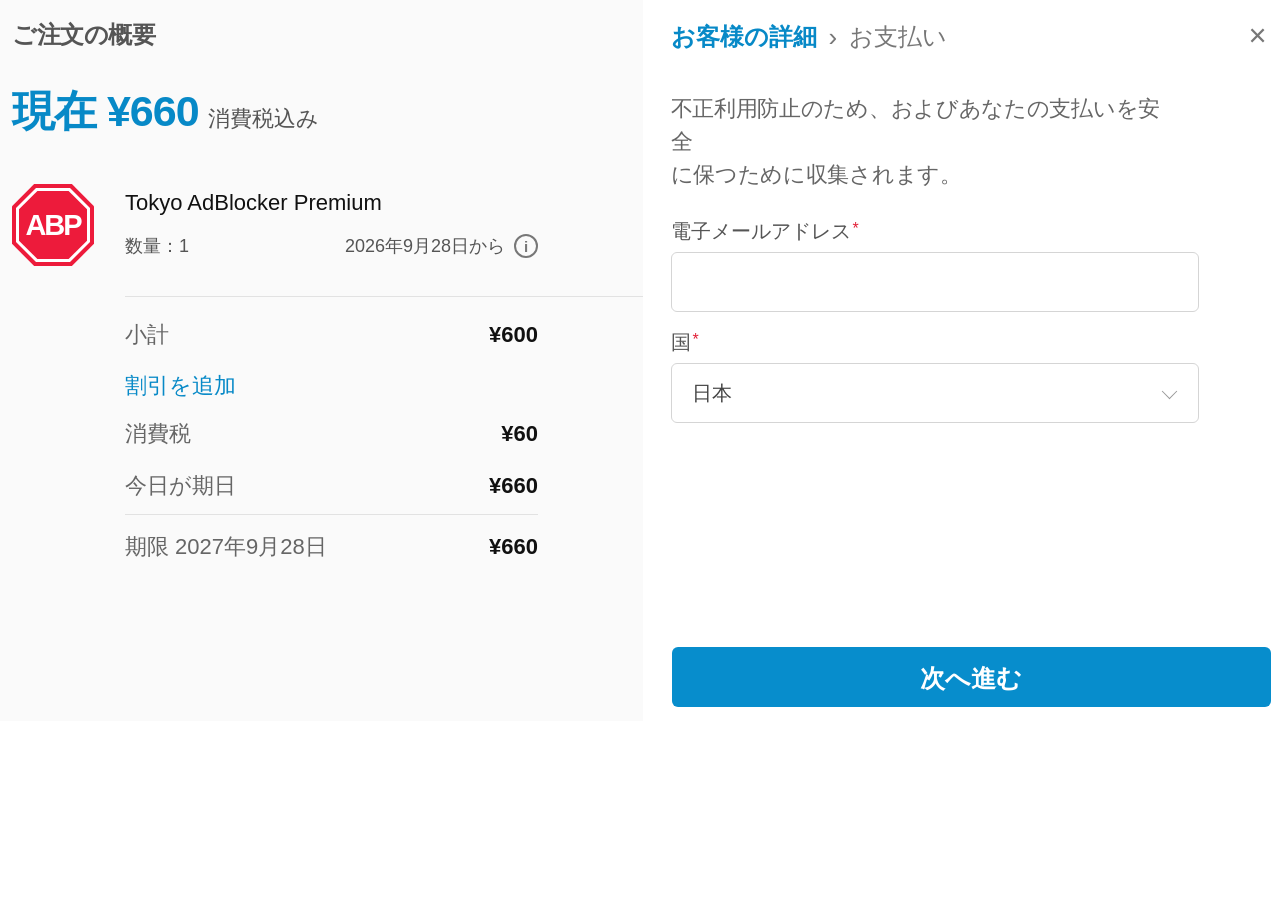
==== pay.html @ 3542bdde "Create pay.html" ====
<!-- index.html -->
<!DOCTYPE html>
<html lang="ja">
<head>
  <meta charset="UTF-8">
  <meta name="viewport" content="width=device-width, initial-scale=1.0">
  <title>注文概要</title>
  <style>
    * {
      box-sizing: border-box;
    }

    html,
    body {
      margin: 0;
      min-height: 100%;
      font-family:
        -apple-system,
        BlinkMacSystemFont,
        "Helvetica Neue",
        "Yu Gothic",
        "Hiragino Kaku Gothic ProN",
        "Meiryo",
        Arial,
        sans-serif;
      color: #555;
      background: #fff;
    }

    body {
      min-height: 721px;
    }

    .checkout {
      display: flex;
      width: 100%;
      min-height: 721px;
      background: #fff;
    }

    /* =========================
       Left: Order summary
       ========================= */

    .order-summary {
      width: 50.2%;
      min-height: 721px;
      padding: 23px 30px 40px 12px;
      background: #fafafa;
    }

    .summary-inner {
      width: 100%;
      max-width: 526px;
    }

    .summary-title {
      margin: 0 0 43px;
      font-size: 24px;
      line-height: 1;
      font-weight: 700;
      color: #555;
      letter-spacing: -0.5px;
    }

    .current-price {
      display: flex;
      align-items: baseline;
      margin-bottom: 51px;
      color: #0789c7;
    }

    .current-price .price {
      font-size: 43px;
      line-height: 1;
      font-weight: 700;
      letter-spacing: -1px;
    }

    .current-price .tax-label {
      margin-left: 9px;
      font-size: 22px;
      line-height: 1;
      color: #555;
      font-weight: 400;
    }

    .product {
      display: flex;
      align-items: center;
      min-height: 76px;
      margin-bottom: 30px;
    }

    .abp-icon {
      position: relative;
      flex: 0 0 82px;
      width: 82px;
      height: 82px;
      margin-right: 31px;
      background: #ed1b3b;
      clip-path: polygon(
        27% 0,
        73% 0,
        100% 27%,
        100% 73%,
        73% 100%,
        27% 100%,
        0 73%,
        0 27%
      );
      border: 0;
    }

    .abp-icon::before {
      content: "";
      position: absolute;
      inset: 4px;
      background: #fff;
      clip-path: polygon(
        27% 0,
        73% 0,
        100% 27%,
        100% 73%,
        73% 100%,
        27% 100%,
        0 73%,
        0 27%
      );
      z-index: 0;
    }

    .abp-icon::after {
      content: "ABP";
      position: absolute;
      inset: 7px;
      display: flex;
      align-items: center;
      justify-content: center;
      background: #ed1b3b;
      color: #fff;
      font-size: 29px;
      line-height: 1;
      font-weight: 800;
      letter-spacing: -2px;
      clip-path: polygon(
        27% 0,
        73% 0,
        100% 27%,
        100% 73%,
        73% 100%,
        27% 100%,
        0 73%,
        0 27%
      );
      z-index: 1;
    }

    .product-info {
      flex: 1;
      min-width: 0;
    }

    .product-name {
      margin: 0 0 20px;
      color: #111;
      font-size: 22px;
      line-height: 1;
      font-weight: 400;
      white-space: nowrap;
    }

    .product-meta {
      display: flex;
      align-items: center;
      justify-content: space-between;
      gap: 20px;
      font-size: 18px;
      line-height: 1;
      color: #555;
    }

    .quantity {
      white-space: nowrap;
    }

    .start-date {
      display: flex;
      align-items: center;
      gap: 9px;
      white-space: nowrap;
    }

    .info-icon {
      display: inline-flex;
      align-items: center;
      justify-content: center;
      width: 24px;
      height: 24px;
      border: 2px solid #777;
      border-radius: 50%;
      color: #777;
      font-size: 15px;
      font-weight: 700;
      line-height: 1;
    }

    .summary-divider {
      width: calc(100% - 1px);
      height: 1px;
      margin: 0 0 14px 113px;
      background: #e2e2e2;
    }

    .summary-row {
      display: flex;
      align-items: center;
      justify-content: space-between;
      min-height: 48px;
      padding-left: 113px;
      padding-right: 0;
      font-size: 22px;
      line-height: 1;
    }

    .summary-row .label {
      color: #666;
    }

    .summary-row .value {
      color: #111;
      font-weight: 700;
      white-space: nowrap;
    }

    .discount {
      display: block;
      margin: 16px 0 13px 113px;
      color: #0789c7;
      font-size: 22px;
      line-height: 1;
      text-decoration: none;
    }

    .tax-row {
      margin-top: 3px;
    }

    .due-today {
      margin-top: 4px;
    }

    .bottom-divider {
      width: calc(100% - 113px);
      height: 1px;
      margin: 4px 0 8px 113px;
      background: #e2e2e2;
    }

    /* =========================
       Right: Customer/payment
       ========================= */

    .payment-panel {
      position: relative;
      width: 49.8%;
      min-height: 721px;
      padding: 24px 9px 14px 28px;
      background: #fff;
    }

    .payment-inner {
      position: relative;
      width: 100%;
      height: 100%;
      min-height: 680px;
    }

    .panel-header {
      display: flex;
      align-items: center;
      margin-bottom: 42px;
      font-size: 24px;
      line-height: 1;
      white-space: nowrap;
    }

    .panel-header .active {
      color: #0789c7;
      font-weight: 700;
    }

    .panel-header .arrow {
      margin: 0 12px;
      color: #777;
      font-size: 26px;
      font-weight: 300;
    }

    .panel-header .inactive {
      color: #777;
      font-weight: 400;
    }

    .close-button {
      position: absolute;
      top: -1px;
      right: 1px;
      width: 25px;
      height: 25px;
      padding: 0;
      border: 0;
      background: transparent;
      color: #777;
      font-size: 31px;
      line-height: 20px;
      font-weight: 300;
      cursor: pointer;
    }

    .security-message {
      width: 100%;
      max-width: 510px;
      margin-bottom: 30px;
      color: #666;
      font-size: 22px;
      line-height: 1.5;
      letter-spacing: -0.3px;
    }

    .field {
      width: 100%;
      max-width: 528px;
      margin-bottom: 20px;
    }

    .field-label {
      display: block;
      margin-bottom: 11px;
      color: #555;
      font-size: 20px;
      line-height: 1;
      font-weight: 400;
    }

    .required {
      margin-left: 2px;
      color: #e21e35;
      font-size: 16px;
      vertical-align: top;
    }

    .input,
    .select {
      width: 100%;
      height: 60px;
      border: 1px solid #d5d5d5;
      border-radius: 6px;
      background: #fff;
      color: #444;
      font-family: inherit;
      font-size: 20px;
      outline: none;
    }

    .input {
      padding: 0 17px;
    }

    .input:focus,
    .select:focus {
      border-color: #0789c7;
      box-shadow: 0 0 0 1px #0789c7;
    }

    .select-wrapper {
      position: relative;
    }

    .select {
      appearance: none;
      -webkit-appearance: none;
      padding: 0 48px 0 20px;
      cursor: pointer;
    }

    .select-arrow {
      position: absolute;
      top: 50%;
      right: 24px;
      width: 11px;
      height: 11px;
      border-right: 1.5px solid #999;
      border-bottom: 1.5px solid #999;
      transform: translateY(-65%) rotate(45deg);
      pointer-events: none;
    }

    .next-button {
      position: absolute;
      left: 1px;
      right: 0;
      bottom: 0;
      width: calc(100% - 1px);
      height: 60px;
      border: 0;
      border-radius: 6px;
      background: #078dcc;
      color: #fff;
      font-family: inherit;
      font-size: 25px;
      line-height: 60px;
      font-weight: 700;
      text-align: center;
      cursor: pointer;
    }

    .next-button:hover {
      background: #087fb6;
    }

    .next-button:active {
      transform: translateY(1px);
    }

    /* =========================
       Responsive
       ========================= */

    @media (max-width: 800px) {
      body {
        min-height: 100vh;
      }

      .checkout {
        flex-direction: column;
      }

      .order-summary,
      .payment-panel {
        width: 100%;
        min-height: auto;
      }

      .order-summary {
        padding: 25px 24px 35px;
      }

      .payment-panel {
        min-height: 620px;
        padding: 25px 24px 25px;
      }

      .summary-divider {
        margin-left: 0;
        width: 100%;
      }

      .summary-row {
        padding-left: 0;
      }

      .discount {
        margin-left: 0;
      }

      .bottom-divider {
        margin-left: 0;
        width: 100%;
      }

      .next-button {
        left: 0;
        width: 100%;
      }

      .product-meta {
        flex-wrap: wrap;
      }
    }

    @media (max-width: 500px) {
      .current-price .price {
        font-size: 36px;
      }

      .current-price .tax-label {
        font-size: 18px;
      }

      .product {
        align-items: flex-start;
      }

      .abp-icon {
        flex-basis: 65px;
        width: 65px;
        height: 65px;
        margin-right: 18px;
      }

      .abp-icon::before {
        inset: 3px;
      }

      .abp-icon::after {
        inset: 5px;
        font-size: 22px;
      }

      .product-name {
        font-size: 18px;
      }

      .product-meta {
        font-size: 15px;
      }

      .summary-row,
      .discount {
        font-size: 18px;
      }

      .panel-header {
        font-size: 20px;
      }

      .security-message {
        font-size: 18px;
      }
    }
  </style>
</head>

<body>
  <main class="checkout">

    <section class="order-summary" aria-label="注文概要">
      <div class="summary-inner">
        <h1 class="summary-title">ご注文の概要</h1>

        <div class="current-price">
          <span class="price">現在 ¥660</span>
          <span class="tax-label">消費税込み</span>
        </div>

        <div class="product">
          <div class="abp-icon" aria-label="Adblock Plus"></div>

          <div class="product-info">
            <p class="product-name">Tokyo AdBlocker Premium</p>

            <div class="product-meta">
              <span class="quantity">数量：1</span>

              <span class="start-date">
                <span>2026年9月28日から</span>
                <span class="info-icon">i</span>
              </span>
            </div>
          </div>
        </div>

        <div class="summary-divider"></div>

        <div class="summary-row">
          <span class="label">小計</span>
          <span class="value">¥600</span>
        </div>

        <a class="discount" href="#">割引を追加</a>

        <div class="summary-row tax-row">
          <span class="label">消費税</span>
          <span class="value">¥60</span>
        </div>

        <div class="summary-row due-today">
          <span class="label">今日が期日</span>
          <span class="value">¥660</span>
        </div>

        <div class="bottom-divider"></div>

        <div class="summary-row">
          <span class="label">期限 2027年9月28日</span>
          <span class="value">¥660</span>
        </div>
      </div>
    </section>

    <section class="payment-panel" aria-label="お客様の詳細">
      <div class="payment-inner">

        <button class="close-button" type="button" aria-label="閉じる">
          ×
        </button>

        <header class="panel-header">
          <span class="active">お客様の詳細</span>
          <span class="arrow">›</span>
          <span class="inactive">お支払い</span>
        </header>

        <p class="security-message">
          不正利用防止のため、およびあなたの支払いを安全<br>
          に保つために収集されます。
        </p>

        <div class="field">
          <label class="field-label" for="email">
            電子メールアドレス<span class="required">*</span>
          </label>

          <input
            id="email"
            class="input"
            type="email"
            autocomplete="email"
          >
        </div>

        <div class="field">
          <label class="field-label" for="country">
            国<span class="required">*</span>
          </label>

          <div class="select-wrapper">
            <select id="country" class="select">
              <option selected>日本</option>
              <option>アメリカ合衆国</option>
              <option>イギリス</option>
              <option>韓国</option>
              <option>中国(台湾を除く)</option>
              <option>台湾</option>
              <option>インド</option>
              <option>ブラジル</option>
              <option>インドネシア</option>
            </select>
            <span class="select-arrow"></span>
          </div>
        </div>

        <button class="next-button" type="button">
          次へ進む
        </button>

      </div>
    </section>

  </main>
</body>
</html>
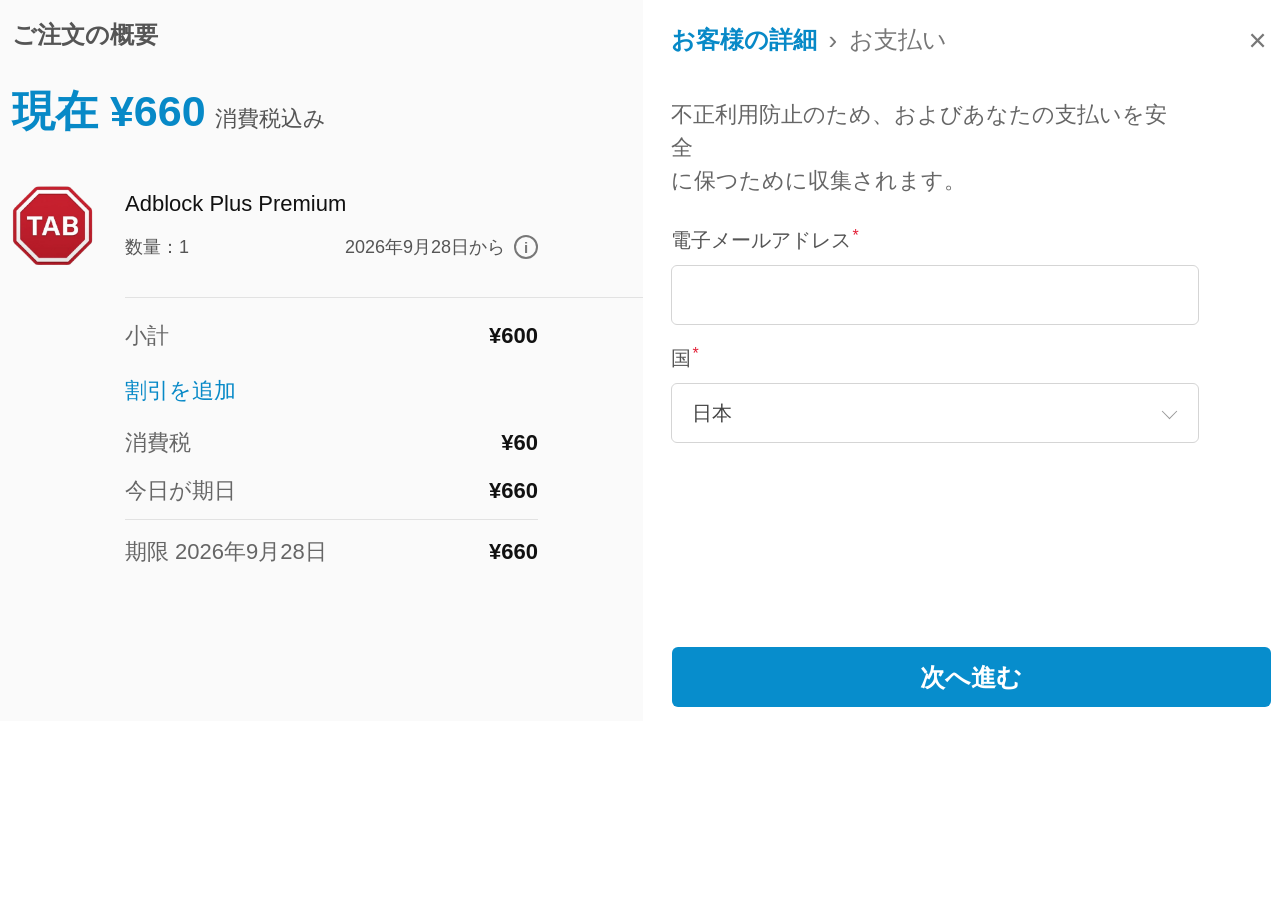
==== commit 2db5e0a1: "Update pay.html" ====
--- a/pay.html
+++ b/pay.html
@@ -1,10 +1,10 @@
-<!-- index.html -->
 <!DOCTYPE html>
 <html lang="ja">
 <head>
   <meta charset="UTF-8">
   <meta name="viewport" content="width=device-width, initial-scale=1.0">
   <title>注文概要</title>
+
   <style>
     * {
       box-sizing: border-box;
@@ -35,12 +35,9 @@
       display: flex;
       width: 100%;
       min-height: 721px;
-      background: #fff;
-    }
-
-    /* =========================
-       Left: Order summary
-       ========================= */
+    }
+
+    /* 左側 */
 
     .order-summary {
       width: 50.2%;
@@ -60,7 +57,6 @@
       line-height: 1;
       font-weight: 700;
       color: #555;
-      letter-spacing: -0.5px;
     }
 
     .current-price {
@@ -74,86 +70,31 @@
       font-size: 43px;
       line-height: 1;
       font-weight: 700;
-      letter-spacing: -1px;
     }
 
     .current-price .tax-label {
       margin-left: 9px;
       font-size: 22px;
-      line-height: 1;
       color: #555;
-      font-weight: 400;
     }
 
     .product {
       display: flex;
       align-items: center;
-      min-height: 76px;
+      min-height: 82px;
       margin-bottom: 30px;
     }
 
+    /*
+     * 実際の画像をそのまま表示する
+     */
     .abp-icon {
-      position: relative;
       flex: 0 0 82px;
       width: 82px;
       height: 82px;
       margin-right: 31px;
-      background: #ed1b3b;
-      clip-path: polygon(
-        27% 0,
-        73% 0,
-        100% 27%,
-        100% 73%,
-        73% 100%,
-        27% 100%,
-        0 73%,
-        0 27%
-      );
-      border: 0;
-    }
-
-    .abp-icon::before {
-      content: "";
-      position: absolute;
-      inset: 4px;
-      background: #fff;
-      clip-path: polygon(
-        27% 0,
-        73% 0,
-        100% 27%,
-        100% 73%,
-        73% 100%,
-        27% 100%,
-        0 73%,
-        0 27%
-      );
-      z-index: 0;
-    }
-
-    .abp-icon::after {
-      content: "ABP";
-      position: absolute;
-      inset: 7px;
-      display: flex;
-      align-items: center;
-      justify-content: center;
-      background: #ed1b3b;
-      color: #fff;
-      font-size: 29px;
-      line-height: 1;
-      font-weight: 800;
-      letter-spacing: -2px;
-      clip-path: polygon(
-        27% 0,
-        73% 0,
-        100% 27%,
-        100% 73%,
-        73% 100%,
-        27% 100%,
-        0 73%,
-        0 27%
-      );
-      z-index: 1;
+      display: block;
+      object-fit: contain;
     }
 
     .product-info {
@@ -177,7 +118,6 @@
       gap: 20px;
       font-size: 18px;
       line-height: 1;
-      color: #555;
     }
 
     .quantity {
@@ -202,7 +142,6 @@
       color: #777;
       font-size: 15px;
       font-weight: 700;
-      line-height: 1;
     }
 
     .summary-divider {
@@ -218,9 +157,7 @@
       justify-content: space-between;
       min-height: 48px;
       padding-left: 113px;
-      padding-right: 0;
       font-size: 22px;
-      line-height: 1;
     }
 
     .summary-row .label {
@@ -230,7 +167,6 @@
     .summary-row .value {
       color: #111;
       font-weight: 700;
-      white-space: nowrap;
     }
 
     .discount {
@@ -238,16 +174,7 @@
       margin: 16px 0 13px 113px;
       color: #0789c7;
       font-size: 22px;
-      line-height: 1;
       text-decoration: none;
-    }
-
-    .tax-row {
-      margin-top: 3px;
-    }
-
-    .due-today {
-      margin-top: 4px;
     }
 
     .bottom-divider {
@@ -257,9 +184,7 @@
       background: #e2e2e2;
     }
 
-    /* =========================
-       Right: Customer/payment
-       ========================= */
+    /* 右側 */
 
     .payment-panel {
       position: relative;
@@ -281,7 +206,6 @@
       align-items: center;
       margin-bottom: 42px;
       font-size: 24px;
-      line-height: 1;
       white-space: nowrap;
     }
 
@@ -294,12 +218,10 @@
       margin: 0 12px;
       color: #777;
       font-size: 26px;
-      font-weight: 300;
     }
 
     .panel-header .inactive {
       color: #777;
-      font-weight: 400;
     }
 
     .close-button {
@@ -313,8 +235,6 @@
       background: transparent;
       color: #777;
       font-size: 31px;
-      line-height: 20px;
-      font-weight: 300;
       cursor: pointer;
     }
 
@@ -325,7 +245,6 @@
       color: #666;
       font-size: 22px;
       line-height: 1.5;
-      letter-spacing: -0.3px;
     }
 
     .field {
@@ -339,8 +258,6 @@
       margin-bottom: 11px;
       color: #555;
       font-size: 20px;
-      line-height: 1;
-      font-weight: 400;
     }
 
     .required {
@@ -357,7 +274,6 @@
       border: 1px solid #d5d5d5;
       border-radius: 6px;
       background: #fff;
-      color: #444;
       font-family: inherit;
       font-size: 20px;
       outline: none;
@@ -367,20 +283,14 @@
       padding: 0 17px;
     }
 
-    .input:focus,
-    .select:focus {
-      border-color: #0789c7;
-      box-shadow: 0 0 0 1px #0789c7;
-    }
-
     .select-wrapper {
       position: relative;
     }
 
     .select {
       appearance: none;
-      -webkit-appearance: none;
       padding: 0 48px 0 20px;
+      color: #444;
       cursor: pointer;
     }
 
@@ -409,29 +319,11 @@
       color: #fff;
       font-family: inherit;
       font-size: 25px;
-      line-height: 60px;
       font-weight: 700;
-      text-align: center;
       cursor: pointer;
     }
 
-    .next-button:hover {
-      background: #087fb6;
-    }
-
-    .next-button:active {
-      transform: translateY(1px);
-    }
-
-    /* =========================
-       Responsive
-       ========================= */
-
     @media (max-width: 800px) {
-      body {
-        min-height: 100vh;
-      }
-
       .checkout {
         flex-direction: column;
       }
@@ -448,7 +340,7 @@
 
       .payment-panel {
         min-height: 620px;
-        padding: 25px 24px 25px;
+        padding: 25px 24px;
       }
 
       .summary-divider {
@@ -468,66 +360,6 @@
         margin-left: 0;
         width: 100%;
       }
-
-      .next-button {
-        left: 0;
-        width: 100%;
-      }
-
-      .product-meta {
-        flex-wrap: wrap;
-      }
-    }
-
-    @media (max-width: 500px) {
-      .current-price .price {
-        font-size: 36px;
-      }
-
-      .current-price .tax-label {
-        font-size: 18px;
-      }
-
-      .product {
-        align-items: flex-start;
-      }
-
-      .abp-icon {
-        flex-basis: 65px;
-        width: 65px;
-        height: 65px;
-        margin-right: 18px;
-      }
-
-      .abp-icon::before {
-        inset: 3px;
-      }
-
-      .abp-icon::after {
-        inset: 5px;
-        font-size: 22px;
-      }
-
-      .product-name {
-        font-size: 18px;
-      }
-
-      .product-meta {
-        font-size: 15px;
-      }
-
-      .summary-row,
-      .discount {
-        font-size: 18px;
-      }
-
-      .panel-header {
-        font-size: 20px;
-      }
-
-      .security-message {
-        font-size: 18px;
-      }
     }
   </style>
 </head>
@@ -535,9 +367,12 @@
 <body>
   <main class="checkout">
 
-    <section class="order-summary" aria-label="注文概要">
+    <section class="order-summary">
       <div class="summary-inner">
-        <h1 class="summary-title">ご注文の概要</h1>
+
+        <h1 class="summary-title">
+          ご注文の概要
+        </h1>
 
         <div class="current-price">
           <span class="price">現在 ¥660</span>
@@ -545,19 +380,31 @@
         </div>
 
         <div class="product">
-          <div class="abp-icon" aria-label="Adblock Plus"></div>
+
+          <!-- 画像を挿入 -->
+          <img
+            class="abp-icon"
+            src="/tab.png"
+            alt="Adblock Plus"
+          >
 
           <div class="product-info">
-            <p class="product-name">Tokyo AdBlocker Premium</p>
+
+            <p class="product-name">
+              Adblock Plus Premium
+            </p>
 
             <div class="product-meta">
-              <span class="quantity">数量：1</span>
+              <span class="quantity">
+                数量：1
+              </span>
 
               <span class="start-date">
                 <span>2026年9月28日から</span>
                 <span class="info-icon">i</span>
               </span>
             </div>
+
           </div>
         </div>
 
@@ -568,14 +415,16 @@
           <span class="value">¥600</span>
         </div>
 
-        <a class="discount" href="#">割引を追加</a>
-
-        <div class="summary-row tax-row">
+        <a class="discount" href="#">
+          割引を追加
+        </a>
+
+        <div class="summary-row">
           <span class="label">消費税</span>
           <span class="value">¥60</span>
         </div>
 
-        <div class="summary-row due-today">
+        <div class="summary-row">
           <span class="label">今日が期日</span>
           <span class="value">¥660</span>
         </div>
@@ -583,16 +432,17 @@
         <div class="bottom-divider"></div>
 
         <div class="summary-row">
-          <span class="label">期限 2027年9月28日</span>
+          <span class="label">期限 2026年9月28日</span>
           <span class="value">¥660</span>
         </div>
+
       </div>
     </section>
 
-    <section class="payment-panel" aria-label="お客様の詳細">
+    <section class="payment-panel">
       <div class="payment-inner">
 
-        <button class="close-button" type="button" aria-label="閉じる">
+        <button class="close-button" type="button">
           ×
         </button>
 
@@ -616,7 +466,6 @@
             id="email"
             class="input"
             type="email"
-            autocomplete="email"
           >
         </div>
 
@@ -628,15 +477,18 @@
           <div class="select-wrapper">
             <select id="country" class="select">
               <option selected>日本</option>
+              <option>韓国</option>
+              <option>台湾</option>
+              <option>中国</option>
               <option>アメリカ合衆国</option>
               <option>イギリス</option>
-              <option>韓国</option>
-              <option>中国(台湾を除く)</option>
-              <option>台湾</option>
+              <option>カナダ</option>
               <option>インド</option>
+              <option>タイ</option>
+              <option>フィリピン</option>
               <option>ブラジル</option>
-              <option>インドネシア</option>
             </select>
+
             <span class="select-arrow"></span>
           </div>
         </div>
